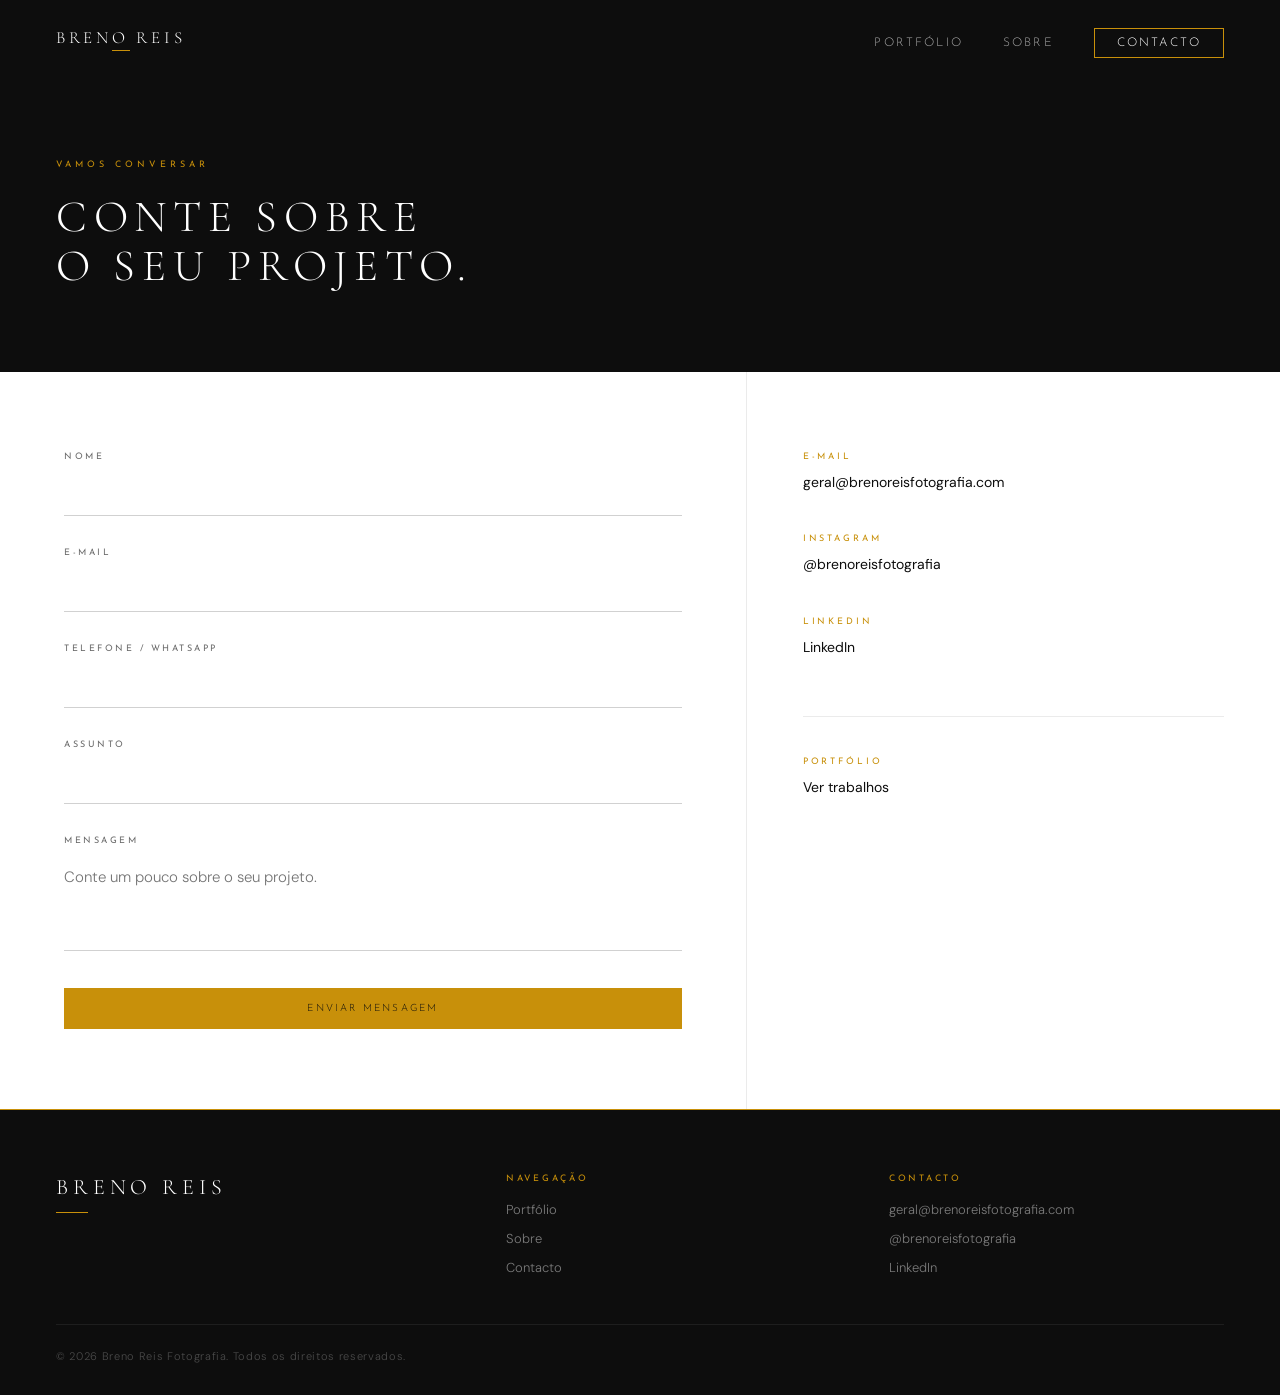
==== contato.html @ f147326f "Site Breno Reis Fotografia - versao inicial" ====
<!DOCTYPE html>
<html lang="pt-BR">
<head>
  <meta charset="UTF-8">
  <meta name="viewport" content="width=device-width, initial-scale=1.0">
  <title>Contacto — Breno Reis Fotografia</title>
  <meta name="description" content="Entre em contacto para saber mais sobre fotografia de produto e gastronomia.">
  <link rel="preconnect" href="https://fonts.googleapis.com">
  <link rel="preconnect" href="https://fonts.gstatic.com" crossorigin>
  <link href="https://fonts.googleapis.com/css2?family=Cormorant+Garamond:wght@300;400&family=Josefin+Sans:wght@200;300;400&family=DM+Sans:opsz,wght@9..40,300;9..40,400&display=swap" rel="stylesheet">
  <link rel="stylesheet" href="css/style.css">
</head>
<body>

  <nav class="nav" id="nav">
    <div class="nav-inner">
      <a href="index.html" class="nav-logo">
        <span class="nav-logo-name">Breno Reis</span>
        <span class="nav-logo-rule"></span>
      </a>
      <button class="nav-toggle" id="navToggle" aria-label="Abrir menu">
        <span></span><span></span><span></span>
      </button>
      <ul class="nav-links" id="navLinks">
        <li><a href="portfolio.html">Portfólio</a></li>
        <li><a href="sobre.html">Sobre</a></li>
        <li><a href="contato.html" class="nav-cta">Contacto</a></li>
      </ul>
    </div>
  </nav>

  <!-- HERO -->
  <section class="contato-hero">
    <p class="contato-eyebrow">Vamos conversar</p>
    <h1 class="contato-title">Conte sobre<br>o seu projeto.</h1>
  </section>

  <!-- FORMULÁRIO + INFO -->
  <div class="contato-body">

    <!-- FORMULÁRIO -->
    <div class="contato-form-col">
      <form id="contactForm" action="https://formspree.io/f/mykqdpza" method="POST">
        <div class="form-group">
          <label class="form-label" for="nome">Nome</label>
          <input class="form-input" type="text" id="nome" name="nome" required>
        </div>
        <div class="form-group">
          <label class="form-label" for="email">E-mail</label>
          <input class="form-input" type="email" id="email" name="email" required>
        </div>
        <div class="form-group">
          <label class="form-label" for="telefone">Telefone / WhatsApp</label>
          <input class="form-input" type="tel" id="telefone" name="telefone">
        </div>
        <div class="form-group">
          <label class="form-label" for="servico">Assunto</label>
          <select class="form-select" id="servico" name="servico" required>
            <option value="" disabled selected></option>
            <option value="produto">Fotografia de Produto</option>
            <option value="gastronomia">Fotografia de Gastronomia</option>
            <option value="direcao">Direção Criativa</option>
            <option value="outro">Outro</option>
          </select>
        </div>
        <div class="form-group">
          <label class="form-label" for="mensagem">Mensagem</label>
          <textarea class="form-textarea" id="mensagem" name="mensagem" placeholder="Conte um pouco sobre o seu projeto." required></textarea>
        </div>
        <button type="submit" class="btn btn-ouro" style="width:100%; justify-content:center;">Enviar mensagem</button>
      </form>

      <div id="formSuccess" class="form-success">
        <p class="form-success-title">Mensagem enviada.</p>
        <p class="form-success-text">Obrigado pelo contacto. Retorno em breve.</p>
      </div>
    </div>

    <!-- INFORMAÇÕES -->
    <div class="contato-info-col reveal">
      <div class="info-block">
        <div class="info-label">E-mail</div>
        <div class="info-value">
          <a href="mailto:geral@brenoreisfotografia.com">geral@brenoreisfotografia.com</a>
        </div>
      </div>
      <div class="info-block">
        <div class="info-label">Instagram</div>
        <div class="info-value">
          <a href="https://instagram.com/brenoreisfotografia" target="_blank" rel="noopener">@brenoreisfotografia</a>
        </div>
      </div>
      <div class="info-block">
        <div class="info-label">LinkedIn</div>
        <div class="info-value">
          <a href="https://www.linkedin.com/in/brenoreis" target="_blank" rel="noopener">LinkedIn</a>
        </div>
      </div>
      <div class="info-block" style="margin-top:56px; padding-top:40px; border-top:1px solid rgba(0,0,0,0.08);">
        <div class="info-label">Portfólio</div>
        <div class="info-value">
          <a href="portfolio.html">Ver trabalhos</a>
        </div>
      </div>
    </div>

  </div>

  <footer class="footer">
    <div class="footer-top">
      <div>
        <div class="footer-logo-name">Breno Reis</div>
        <div class="footer-logo-rule"></div>
      </div>
      <div>
        <div class="footer-col-title">Navegação</div>
        <div class="footer-col-links">
          <a href="portfolio.html">Portfólio</a>
          <a href="sobre.html">Sobre</a>
          <a href="contato.html">Contacto</a>
        </div>
      </div>
      <div>
        <div class="footer-col-title">Contacto</div>
        <div class="footer-col-links">
          <a href="mailto:geral@brenoreisfotografia.com">geral@brenoreisfotografia.com</a>
          <a href="https://instagram.com/brenoreisfotografia" target="_blank" rel="noopener">@brenoreisfotografia</a>
          <a href="https://www.linkedin.com/in/brenoreis" target="_blank" rel="noopener">LinkedIn</a>
        </div>
      </div>
    </div>
    <div class="footer-bottom">
      <span class="footer-copy">© 2026 Breno Reis Fotografia. Todos os direitos reservados.</span>
    </div>
  </footer>

  <script src="js/main.js"></script>
</body>
</html>
---- css/style.css ----
/* ============================================================
   BRENO REIS FOTOGRAFIA
   Paleta: #0D0D0D · #FFFFFF · #C8900A
   Fontes: Cormorant Garamond (logo) · Josefin Sans · DM Sans
   ============================================================ */

:root {
  --preto:  #0D0D0D;
  --branco: #FFFFFF;
  --ouro:   #C8900A;
  --cinza:  #6B6B6B;
  --bg-alt: #F5F5F5;
  --bg-dark2: #141414;
  --font-logo:    'Cormorant Garamond', serif;
  --font-display: 'Josefin Sans', sans-serif;
  --font-body:    'DM Sans', sans-serif;
}

/* RESET */
*, *::before, *::after { box-sizing: border-box; margin: 0; padding: 0; }
html { scroll-behavior: smooth; }
body { font-family: var(--font-body); font-weight: 300; background: var(--branco); color: var(--preto); overflow-x: hidden; }
img  { display: block; max-width: 100%; }
a    { text-decoration: none; color: inherit; }
ul   { list-style: none; }
button { cursor: pointer; border: none; background: none; font: inherit; }

/* ── NAV ────────────────────────────────────────── */
.nav {
  position: fixed; top: 0; left: 0; right: 0;
  z-index: 100; height: 80px;
  padding: 0 56px;
  display: flex; align-items: center;
  transition: background 0.4s, box-shadow 0.4s;
}
.nav.scrolled { background: var(--preto); box-shadow: 0 1px 0 rgba(255,255,255,0.06); }
.nav-inner { width: 100%; display: flex; align-items: center; justify-content: space-between; }

.nav-logo { display: flex; flex-direction: column; gap: 4px; }
.nav-logo-name {
  font-family: var(--font-logo); font-weight: 300;
  font-size: 17px; letter-spacing: 0.22em;
  text-transform: uppercase; color: var(--branco); line-height: 1;
}
.nav-logo-rule { height: 1px; background: var(--ouro); width: 18px; align-self: center; }

.nav-links { display: flex; align-items: center; gap: 40px; }
.nav-links a {
  font-family: var(--font-display); font-weight: 300;
  font-size: 12px; letter-spacing: 0.18em; text-transform: uppercase;
  color: rgba(255,255,255,0.65); transition: color 0.2s;
  position: relative;
}
.nav-links a:hover, .nav-links a.active { color: var(--branco); }
.nav-links a:not(.nav-cta)::after {
  content: ''; position: absolute; bottom: -5px; left: 0;
  width: 100%; height: 1px; background: var(--ouro);
  transform: scaleX(0); transform-origin: left;
  transition: transform 0.25s ease;
}
.nav-links a:not(.nav-cta):hover::after,
.nav-links a:not(.nav-cta).active::after { transform: scaleX(1); }
.nav-links .nav-cta {
  color: var(--ouro); border: 1px solid var(--ouro);
  padding: 8px 22px; transition: background 0.2s, color 0.2s;
}
.nav-links .nav-cta:hover { background: var(--ouro); color: var(--preto); }

.nav-toggle { display: none; flex-direction: column; gap: 5px; padding: 4px; }
.nav-toggle span { display: block; width: 24px; height: 1px; background: var(--branco); transition: transform 0.3s, opacity 0.3s; }
.nav-toggle.open span:nth-child(1) { transform: translateY(6px) rotate(45deg); }
.nav-toggle.open span:nth-child(2) { opacity: 0; }
.nav-toggle.open span:nth-child(3) { transform: translateY(-6px) rotate(-45deg); }

/* ── FOOTER ─────────────────────────────────────── */
.footer { background: var(--preto); padding: 64px 56px 32px; border-top: 1px solid var(--ouro); }
.footer-top { display: grid; grid-template-columns: 1.2fr 1fr 1fr; gap: 48px; padding-bottom: 48px; border-bottom: 1px solid rgba(255,255,255,0.07); }
.footer-logo-name { font-family: var(--font-logo); font-weight: 300; font-size: 22px; letter-spacing: 0.22em; text-transform: uppercase; color: var(--branco); }
.footer-logo-rule { width: 32px; height: 1px; background: var(--ouro); margin-top: 12px; }
.footer-col-title { font-family: var(--font-display); font-size: 9px; font-weight: 400; letter-spacing: 0.3em; text-transform: uppercase; color: var(--ouro); margin-bottom: 18px; }
.footer-col-links { display: flex; flex-direction: column; gap: 12px; }
.footer-col-links a { font-family: var(--font-body); font-weight: 300; font-size: 13px; color: rgba(255,255,255,0.45); transition: color 0.2s; }
.footer-col-links a:hover { color: var(--branco); }
.footer-bottom { display: flex; justify-content: space-between; align-items: center; padding-top: 24px; }
.footer-copy { font-family: var(--font-body); font-size: 11px; color: rgba(255,255,255,0.25); letter-spacing: 0.06em; }

/* ── BUTTONS ─────────────────────────────────────── */
.btn {
  display: inline-flex; align-items: center; gap: 10px;
  font-family: var(--font-display); font-weight: 300;
  font-size: 10px; letter-spacing: 0.22em; text-transform: uppercase;
  padding: 14px 36px; transition: all 0.25s; cursor: pointer;
}
.btn-ouro   { background: var(--ouro); color: var(--preto); border: 1px solid var(--ouro); }
.btn-ouro:hover { background: transparent; color: var(--ouro); }
.btn-outline-white { background: transparent; color: var(--branco); border: 1px solid rgba(255,255,255,0.5); }
.btn-outline-white:hover { background: var(--branco); color: var(--preto); border-color: var(--branco); }
.btn-outline-dark  { background: transparent; color: var(--preto); border: 1px solid rgba(0,0,0,0.3); }
.btn-outline-dark:hover  { background: var(--preto); color: var(--branco); border-color: var(--preto); }

/* ── SECTION BASE ────────────────────────────────── */
.section    { padding: 96px 56px; }
.section-sm { padding: 64px 56px; }

.section-label {
  font-family: var(--font-display); font-size: 9px; font-weight: 400;
  letter-spacing: 0.32em; text-transform: uppercase; color: var(--ouro);
  display: flex; align-items: center; gap: 16px; margin-bottom: 48px;
}
.section-label::after { content: ''; display: block; width: 32px; height: 1px; background: var(--ouro); }

.section-title { font-family: var(--font-display); font-weight: 300; font-size: clamp(24px, 3.5vw, 44px); letter-spacing: 0.1em; text-transform: uppercase; line-height: 1.25; }
.section-body  { font-family: var(--font-body); font-weight: 300; font-size: 15px; line-height: 1.85; color: var(--cinza); max-width: 560px; }

/* ── REVEAL ANIMATIONS ───────────────────────────── */
.reveal {
  opacity: 0; transform: translateY(36px);
  transition: opacity 0.75s ease, transform 0.75s ease;
}
.reveal.visible { opacity: 1; transform: translateY(0); }

.reveal-img {
  opacity: 0; transform: translateY(20px);
  transition: opacity 0.9s ease, transform 0.9s ease;
}
.reveal-img.visible { opacity: 1; transform: translateY(0); }

/* ── IMAGE PLACEHOLDERS ──────────────────────────── */
.ph { background: #131313; display: flex; align-items: center; justify-content: center; overflow: hidden; position: relative; width: 100%; }
.ph-label { font-family: var(--font-display); font-size: 8px; font-weight: 400; letter-spacing: 0.3em; text-transform: uppercase; color: #252525; }
.ratio-4-3  { aspect-ratio: 4/3; }
.ratio-3-4  { aspect-ratio: 3/4; }
.ratio-1-1  { aspect-ratio: 1; }
.ratio-16-9 { aspect-ratio: 16/9; }
.ratio-2-3  { aspect-ratio: 2/3; }

/* ════════════════════════════════════════════════════
   HOME
   ════════════════════════════════════════════════════ */

/* HOME SPLASH */
.home-page { overflow: hidden; }
.home-main {
  height: calc(100vh - 80px - 52px);
  background: var(--preto);
  display: flex; align-items: center; justify-content: center;
  text-align: center;
}
.home-center { display: flex; flex-direction: column; align-items: center; }
.home-contacts {
  display: flex; align-items: center; justify-content: center;
  gap: 20px; margin-top: 44px; flex-wrap: wrap;
}
.home-contacts { display: none; } /* contacts moved to footer */
.home-contacts-dot { display: none; }
.home-footer {
  background: var(--ouro);
  height: 52px; padding: 0 56px;
  display: flex; align-items: center; justify-content: space-between;
}
.home-footer-contacts { display: flex; align-items: center; gap: 20px; }
.home-footer-contacts a {
  font-family: var(--font-display); font-weight: 300;
  font-size: 12px; letter-spacing: 0.18em; text-transform: uppercase;
  color: var(--preto); transition: opacity 0.2s;
}
.home-footer-contacts a:hover { opacity: 0.6; }
.home-footer-contacts-dot { color: rgba(13,13,13,0.4); font-size: 12px; }
.home-footer-nav { display: flex; gap: 32px; }
.home-footer-nav a {
  font-family: var(--font-display); font-size: 12px; letter-spacing: 0.18em;
  text-transform: uppercase; color: var(--preto); transition: opacity 0.2s;
}
.home-footer-nav a:hover { opacity: 0.6; }

/* HERO (outras páginas) */
.hero {
  min-height: 100vh; background: var(--preto);
  display: flex; flex-direction: column;
  align-items: center; justify-content: center;
  padding: 100px 48px 80px; text-align: center; position: relative;
}
.hero-eyebrow { font-family: var(--font-display); font-weight: 300; font-size: 16px; letter-spacing: 0.35em; text-transform: uppercase; color: var(--ouro); margin-bottom: 40px; }
.hero-name { font-family: var(--font-logo); font-weight: 300; font-size: clamp(48px, 9vw, 116px); letter-spacing: 0.28em; text-transform: uppercase; color: var(--branco); line-height: 1; }
.hero-rule { width: 48px; height: 1px; background: var(--ouro); margin: 28px auto; }
.hero-sub { font-family: var(--font-display); font-weight: 200; font-size: 16px; letter-spacing: 0.45em; text-transform: uppercase; color: var(--ouro); margin-bottom: 52px; }
.hero-tagline { font-family: var(--font-display); font-weight: 300; font-size: clamp(14px, 2vw, 21px); letter-spacing: 0.06em; text-transform: uppercase; color: rgba(255,255,255,0.6); max-width: 560px; line-height: 1.6; margin-bottom: 48px; }

.hero-scroll { position: absolute; bottom: 40px; left: 50%; transform: translateX(-50%); display: flex; flex-direction: column; align-items: center; gap: 12px; font-family: var(--font-display); font-size: 8px; letter-spacing: 0.3em; text-transform: uppercase; color: rgba(255,255,255,0.25); }
.hero-scroll-line { width: 1px; height: 48px; background: linear-gradient(to bottom, var(--ouro), transparent); animation: scrollAnim 2s ease infinite; }
@keyframes scrollAnim { 0%,100%{ opacity:0.3; transform:scaleY(0.5); } 50%{ opacity:1; transform:scaleY(1); } }

/* Especialidades */
.especialidades { display: grid; grid-template-columns: repeat(3, 1fr); }
.esp-card { padding: 56px 48px; border: 1px solid rgba(0,0,0,0.07); transition: background 0.2s; }
.esp-card:hover { background: #FAFAFA; }
.esp-number { font-family: var(--font-logo); font-size: 28px; font-weight: 300; color: var(--ouro); opacity: 0.5; margin-bottom: 28px; letter-spacing: 0.05em; }
.esp-title  { font-family: var(--font-display); font-weight: 300; font-size: 13px; letter-spacing: 0.18em; text-transform: uppercase; color: var(--preto); margin-bottom: 16px; }
.esp-text   { font-family: var(--font-body); font-weight: 300; font-size: 14px; line-height: 1.8; color: var(--cinza); }

/* Portfolio preview grid */
.portfolio-grid-preview { display: grid; grid-template-columns: repeat(3, 1fr); gap: 4px; }
.portfolio-item { overflow: hidden; position: relative; }
.portfolio-item .ph { transition: transform 0.55s ease; }
.portfolio-item:hover .ph { transform: scale(1.04); }
.portfolio-item-overlay { position: absolute; inset: 0; background: rgba(13,13,13,0.6); display: flex; align-items: flex-end; padding: 24px; opacity: 0; transition: opacity 0.3s; }
.portfolio-item:hover .portfolio-item-overlay { opacity: 1; }
.portfolio-item-cat { font-family: var(--font-display); font-size: 9px; font-weight: 400; letter-spacing: 0.28em; text-transform: uppercase; color: var(--ouro); }

/* Sobre teaser */
.sobre-teaser { display: grid; grid-template-columns: 1fr 1fr; gap: 80px; align-items: center; }
.sobre-teaser-img { position: relative; }
.sobre-teaser-accent { position: absolute; top: -14px; left: -14px; right: 14px; bottom: 14px; border: 1px solid var(--ouro); z-index: -1; pointer-events: none; }

/* CTA Banner */
.cta-banner { background: var(--preto); padding: 100px 56px; text-align: center; }
.cta-banner-title { font-family: var(--font-logo); font-weight: 300; font-size: clamp(28px, 4.5vw, 60px); letter-spacing: 0.1em; text-transform: uppercase; color: var(--branco); margin-bottom: 12px; }
.cta-banner-sub { font-family: var(--font-display); font-weight: 300; font-size: 11px; letter-spacing: 0.22em; text-transform: uppercase; color: rgba(255,255,255,0.4); margin-bottom: 40px; }

/* ════════════════════════════════════════════════════
   PORTFOLIO PAGE
   ════════════════════════════════════════════════════ */

.portfolio-hero { background: var(--preto); padding: 120px 56px 40px; text-align: center; }
.portfolio-hero-title { font-family: var(--font-logo); font-weight: 300; font-size: clamp(22px, 3.5vw, 44px); letter-spacing: 0.28em; text-transform: uppercase; color: var(--branco); }
.portfolio-hero-rule { width: 40px; height: 1px; background: var(--ouro); margin: 24px auto; }
.portfolio-hero-sub { font-family: var(--font-display); font-weight: 300; font-size: 10px; letter-spacing: 0.4em; text-transform: uppercase; color: rgba(255,255,255,0.4); }

.portfolio-filter { padding: 32px 56px; display: flex; align-items: center; gap: 8px; border-bottom: 1px solid rgba(0,0,0,0.08); flex-wrap: wrap; }
.filter-btn { font-family: var(--font-display); font-size: 10px; font-weight: 300; letter-spacing: 0.2em; text-transform: uppercase; padding: 8px 20px; border: 1px solid rgba(0,0,0,0.15); color: var(--cinza); transition: all 0.2s; background: none; cursor: pointer; }
.filter-btn:hover { border-color: var(--preto); color: var(--preto); }
.filter-btn.active { background: var(--preto); color: var(--branco); border-color: var(--preto); }

.portfolio-grid { columns: 3; column-gap: 4px; padding: 4px; }
.portfolio-grid-item { break-inside: avoid; margin-bottom: 4px; overflow: hidden; position: relative; cursor: zoom-in; }
.portfolio-grid-item img {
  width: 100%; height: auto; display: block; transition: transform 0.55s ease;
  pointer-events: none; -webkit-user-drag: none; -webkit-touch-callout: none;
  user-select: none;
}
.portfolio-grid-item:hover img { transform: scale(1.04); }

/* LIGHTBOX */
.lightbox {
  position: fixed; inset: 0; background: rgba(13,13,13,0.97);
  display: none; align-items: center; justify-content: center;
  z-index: 1000; padding: 64px;
}
.lightbox.open { display: flex; }
.lightbox-img {
  max-width: 100%; max-height: 100%; object-fit: contain;
  pointer-events: none; -webkit-user-drag: none; -webkit-touch-callout: none;
  user-select: none;
}
.lightbox-close, .lightbox-prev, .lightbox-next {
  position: absolute; background: none; border: none; cursor: pointer;
  color: rgba(255,255,255,0.55); transition: color 0.2s; line-height: 1;
}
.lightbox-close:hover, .lightbox-prev:hover, .lightbox-next:hover { color: var(--ouro); }
.lightbox-close { top: 24px; right: 32px; font-size: 32px; font-weight: 300; }
.lightbox-prev, .lightbox-next { top: 50%; transform: translateY(-50%); font-size: 40px; padding: 12px; }
.lightbox-prev { left: 12px; }
.lightbox-next { right: 12px; }
.lightbox-counter {
  position: absolute; bottom: 24px; left: 50%; transform: translateX(-50%);
  font-family: var(--font-display); font-size: 10px; letter-spacing: 0.2em;
  color: rgba(255,255,255,0.4);
}

/* AVISO DE DIREITOS RESERVADOS (clique direito) */
.copyright-toast {
  position: fixed; z-index: 2000;
  background: var(--preto); color: var(--branco);
  border: 1px solid var(--ouro);
  font-family: var(--font-display); font-weight: 300;
  font-size: 10px; letter-spacing: 0.18em; text-transform: uppercase;
  padding: 10px 18px; pointer-events: none;
  opacity: 0; transition: opacity 0.2s ease;
}
.copyright-toast.show { opacity: 1; }
@media (max-width: 640px) {
  .lightbox { padding: 24px; }
  .lightbox-prev { left: 4px; } .lightbox-next { right: 4px; }
  .lightbox-prev, .lightbox-next { font-size: 28px; padding: 8px; }
}

/* ════════════════════════════════════════════════════
   SOBRE PAGE
   ════════════════════════════════════════════════════ */

.sobre-hero {
  display: grid; grid-template-columns: 1fr 1fr; grid-template-rows: 1fr;
  align-items: stretch; background: var(--preto);
  margin-top: 80px; height: calc(100vh - 80px);
}
.sobre-hero-bio { margin-top: 22px; font-family: var(--font-body); font-weight: 300; font-size: 19px; line-height: 1.7; color: rgba(255,255,255,0.5); max-width: none; }
.sobre-hero-bio p { margin-bottom: 14px; }
.sobre-hero-bio p:last-child { margin-bottom: 0; }
.sobre-hero-bio .sobre-hero-lead { color: var(--branco); font-weight: 400; font-size: 20px; }
.sobre-hero-cta { margin-top: 28px; }
.sobre-hero-cta-text { font-family: var(--font-display); font-weight: 300; font-size: 16px; letter-spacing: 0.06em; color: var(--branco); margin-bottom: 20px; }
.sobre-hero-img { overflow: hidden; min-height: 0; margin: 0 0 40px 0; }
.sobre-hero-img .ph { height: 100%; min-height: 560px; }
.sobre-hero-img img {
  width: 100%; height: 100%; object-fit: contain;
  pointer-events: none; -webkit-user-drag: none; -webkit-touch-callout: none; user-select: none;
}
.sobre-hero-content { background: var(--preto); padding: 40px 56px; display: flex; flex-direction: column; justify-content: center; min-height: 0; overflow-y: auto; }
.sobre-eyebrow  { font-family: var(--font-display); font-size: 9px; font-weight: 400; letter-spacing: 0.38em; text-transform: uppercase; color: var(--ouro); margin-bottom: 32px; }
.sobre-hero-name { font-family: var(--font-logo); font-weight: 300; font-size: clamp(32px, 4vw, 52px); letter-spacing: 0.2em; text-transform: uppercase; color: var(--branco); line-height: 1.1; }
.sobre-hero-rule { width: 40px; height: 1px; background: var(--ouro); margin: 22px 0; }
.sobre-hero-role { font-family: var(--font-display); font-weight: 300; font-size: 11px; letter-spacing: 0.28em; text-transform: uppercase; color: rgba(255,255,255,0.4); }

/* Numbers */
.numbers-row { display: grid; grid-template-columns: repeat(3, 1fr); border-top: 1px solid rgba(0,0,0,0.1); border-bottom: 1px solid rgba(0,0,0,0.1); }
.number-item { padding: 52px 48px; text-align: center; border-right: 1px solid rgba(0,0,0,0.1); }
.number-item:last-child { border-right: none; }
.number-value { font-family: var(--font-logo); font-weight: 300; font-size: 60px; letter-spacing: 0.04em; color: var(--preto); line-height: 1; }
.number-label { font-family: var(--font-display); font-size: 9px; font-weight: 400; letter-spacing: 0.28em; text-transform: uppercase; color: var(--cinza); margin-top: 14px; }

/* Diferenciais */
.diferenciais { display: grid; grid-template-columns: repeat(2, 1fr); gap: 2px; }
.dif-item { padding: 52px 48px; background: var(--bg-alt); transition: background 0.2s; }
.dif-item:hover { background: #ECECEC; }
.dif-num   { font-family: var(--font-logo); font-size: 22px; color: var(--ouro); margin-bottom: 18px; letter-spacing: 0.05em; }
.dif-title { font-family: var(--font-display); font-weight: 300; font-size: 12px; letter-spacing: 0.18em; text-transform: uppercase; color: var(--preto); margin-bottom: 14px; }
.dif-text  { font-family: var(--font-body); font-weight: 300; font-size: 14px; line-height: 1.8; color: var(--cinza); }

/* ════════════════════════════════════════════════════
   MENTORIA PAGE
   ════════════════════════════════════════════════════ */

.mentoria-hero { background: var(--preto); padding: 160px 56px 100px; text-align: center; }
.mentoria-eyebrow { font-family: var(--font-display); font-size: 9px; font-weight: 400; letter-spacing: 0.45em; text-transform: uppercase; color: var(--ouro); margin-bottom: 32px; }
.mentoria-title { font-family: var(--font-logo); font-weight: 300; font-size: clamp(36px, 6vw, 80px); letter-spacing: 0.18em; text-transform: uppercase; color: var(--branco); line-height: 1.1; max-width: 800px; margin: 0 auto; }
.mentoria-rule  { width: 40px; height: 1px; background: var(--ouro); margin: 28px auto; }
.mentoria-sub   { font-family: var(--font-display); font-weight: 300; font-size: 12px; letter-spacing: 0.18em; text-transform: uppercase; color: rgba(255,255,255,0.4); max-width: 480px; margin: 0 auto; line-height: 1.8; }

/* Para quem */
.pq-grid { display: grid; grid-template-columns: 1fr 1fr; gap: 2px; }
.pq-item { padding: 48px; border: 1px solid rgba(0,0,0,0.07); display: flex; gap: 22px; transition: background 0.2s; }
.pq-item:hover { background: #FAFAFA; }
.pq-check { width: 18px; height: 18px; border: 1px solid var(--ouro); display: flex; align-items: center; justify-content: center; flex-shrink: 0; margin-top: 3px; }
.pq-check::after { content: ''; width: 7px; height: 7px; background: var(--ouro); display: block; }
.pq-title { font-family: var(--font-display); font-weight: 300; font-size: 12px; letter-spacing: 0.15em; text-transform: uppercase; color: var(--preto); margin-bottom: 10px; }
.pq-text  { font-family: var(--font-body); font-weight: 300; font-size: 14px; line-height: 1.8; color: var(--cinza); }

/* Como funciona */
.passos { display: grid; grid-template-columns: repeat(3, 1fr); gap: 40px; counter-reset: steps; }
.passo { padding-top: 24px; border-top: 1px solid rgba(0,0,0,0.1); position: relative; counter-increment: steps; }
.passo-num { font-family: var(--font-logo); font-size: 48px; font-weight: 300; color: var(--ouro); opacity: 0.35; line-height: 1; margin-bottom: 20px; }
.passo-title { font-family: var(--font-display); font-weight: 300; font-size: 12px; letter-spacing: 0.18em; text-transform: uppercase; color: var(--preto); margin-bottom: 14px; }
.passo-text  { font-family: var(--font-body); font-weight: 300; font-size: 14px; line-height: 1.8; color: var(--cinza); }

/* ════════════════════════════════════════════════════
   CONTATO PAGE
   ════════════════════════════════════════════════════ */

.contato-hero { background: var(--preto); padding: 160px 56px 80px; }
.contato-eyebrow { font-family: var(--font-display); font-size: 9px; font-weight: 400; letter-spacing: 0.45em; text-transform: uppercase; color: var(--ouro); margin-bottom: 24px; }
.contato-title   { font-family: var(--font-logo); font-weight: 300; font-size: clamp(24px, 3.5vw, 48px); letter-spacing: 0.15em; text-transform: uppercase; color: var(--branco); line-height: 1.1; }
.contato-sub     { font-family: var(--font-body); font-weight: 300; font-size: 15px; line-height: 1.85; color: rgba(255,255,255,0.4); margin-top: 20px; max-width: 480px; }

.contato-body { display: grid; grid-template-columns: 1.4fr 1fr; }
.contato-form-col { padding: 80px 64px; border-right: 1px solid rgba(0,0,0,0.08); }
.contato-info-col { padding: 80px 56px; }

.form-group { margin-bottom: 32px; }
.form-label { font-family: var(--font-display); font-size: 9px; font-weight: 400; letter-spacing: 0.28em; text-transform: uppercase; color: var(--cinza); display: block; margin-bottom: 10px; }
.form-input, .form-select, .form-textarea {
  width: 100%; background: transparent; border: none; border-bottom: 1px solid rgba(0,0,0,0.18);
  padding: 12px 0; font-family: var(--font-body); font-weight: 300; font-size: 15px;
  color: var(--preto); outline: none; transition: border-color 0.25s; appearance: none;
}
.form-input:focus, .form-select:focus, .form-textarea:focus { border-bottom-color: var(--ouro); }
.form-textarea { resize: none; height: 96px; }
.form-select { cursor: pointer; }

.form-success { display: none; padding: 40px 0; }
.form-success.show { display: block; }
.form-success-title { font-family: var(--font-logo); font-size: 32px; letter-spacing: 0.1em; text-transform: uppercase; color: var(--preto); margin-bottom: 12px; }
.form-success-text  { font-family: var(--font-body); font-weight: 300; font-size: 15px; color: var(--cinza); line-height: 1.8; }

.info-block { margin-bottom: 40px; }
.info-label { font-family: var(--font-display); font-size: 9px; font-weight: 400; letter-spacing: 0.32em; text-transform: uppercase; color: var(--ouro); margin-bottom: 10px; }
.info-value { font-family: var(--font-body); font-weight: 300; font-size: 14px; color: var(--cinza); line-height: 1.7; }
.info-value a { color: var(--preto); font-weight: 400; transition: color 0.2s; }
.info-value a:hover { color: var(--ouro); }

/* ════════════════════════════════════════════════════
   RESPONSIVE
   ════════════════════════════════════════════════════ */
@media (max-width: 1024px) {
  .nav { padding: 0 32px; }
  .section { padding: 72px 32px; }
  .section-sm { padding: 48px 32px; }
  .footer { padding: 56px 32px 28px; }
  .footer-top { grid-template-columns: 1fr 1fr; }
  .especialidades { grid-template-columns: 1fr; }
  .portfolio-grid-preview { grid-template-columns: repeat(2, 1fr); }
  .portfolio-grid { columns: 2; }
  .sobre-teaser { grid-template-columns: 1fr; gap: 48px; }
  .sobre-hero { grid-template-columns: 1fr; height: auto; }
  .sobre-hero-img { display: none; }
  .sobre-hero-content { padding: 120px 48px 72px; overflow-y: visible; }
  .numbers-row { grid-template-columns: 1fr 1fr; }
  .numbers-row .number-item:nth-child(3) { border-right: none; grid-column: 1/-1; border-top: 1px solid rgba(0,0,0,0.1); }
  .diferenciais { grid-template-columns: 1fr; }
  .pq-grid { grid-template-columns: 1fr; }
  .passos { grid-template-columns: 1fr 1fr; gap: 32px; }
  .contato-body { grid-template-columns: 1fr; }
  .contato-form-col { border-right: none; border-bottom: 1px solid rgba(0,0,0,0.08); padding: 64px 48px; }
  .contato-info-col { padding: 64px 48px; }
  .portfolio-filter, .portfolio-hero, .mentoria-hero, .contato-hero, .cta-banner { padding-left: 32px; padding-right: 32px; }
  .home-footer { height: auto; min-height: 52px; flex-wrap: wrap; row-gap: 10px; padding: 14px 32px; }
  .home-main { height: auto; min-height: calc(100vh - 80px - 90px); padding: 56px 32px; }
}

@media (max-width: 768px) {
  .nav { padding: 0 20px; }
  .nav-links {
    position: fixed; top: 72px; left: 0; right: 0;
    background: var(--preto); flex-direction: column;
    padding: 32px 24px; gap: 28px;
    transform: translateY(-110%); opacity: 0; pointer-events: none;
    transition: transform 0.35s ease, opacity 0.35s ease;
  }
  .nav-links.open { transform: translateY(0); opacity: 1; pointer-events: all; }
  .nav-toggle { display: flex; }
  .section { padding: 56px 20px; }
  .section-sm { padding: 40px 20px; }
  .footer { padding: 48px 20px 24px; }
  .footer-top { grid-template-columns: 1fr; gap: 32px; }
  .portfolio-grid-preview { grid-template-columns: 1fr; }
  .portfolio-grid { columns: 1; }
  .portfolio-filter { padding: 24px 20px; gap: 6px; }
  .portfolio-hero { padding: 120px 20px 56px; }
  .hero-name { letter-spacing: 0.15em; }
  .sobre-hero-content { padding: 100px 20px 56px; }
  .mentoria-hero { padding: 120px 20px 72px; }
  .contato-hero { padding: 120px 20px 56px; }
  .contato-form-col, .contato-info-col { padding: 48px 20px; }
  .numbers-row { grid-template-columns: 1fr; }
  .numbers-row .number-item { border-right: none; border-bottom: 1px solid rgba(0,0,0,0.1); }
  .numbers-row .number-item:last-child { border-bottom: none; }
  .passos { grid-template-columns: 1fr; }
  .cta-banner { padding: 72px 20px; }
  .sobre-teaser-accent { display: none; }
  .home-page { overflow: auto; }
  .home-main { padding: 48px 24px; }
  .hero-eyebrow { font-size: 12px; letter-spacing: 0.22em; }
  .home-footer { flex-direction: column; align-items: center; text-align: center; gap: 14px; padding: 18px 20px; }
  .home-footer-contacts { flex-wrap: wrap; justify-content: center; row-gap: 8px; }
  .home-footer-contacts a, .home-footer-nav a { font-size: 9.5px; }
  .home-footer-nav { gap: 16px; flex-wrap: wrap; justify-content: center; }
}

@media (max-width: 420px) {
  .home-footer-contacts-dot { display: none; }
}
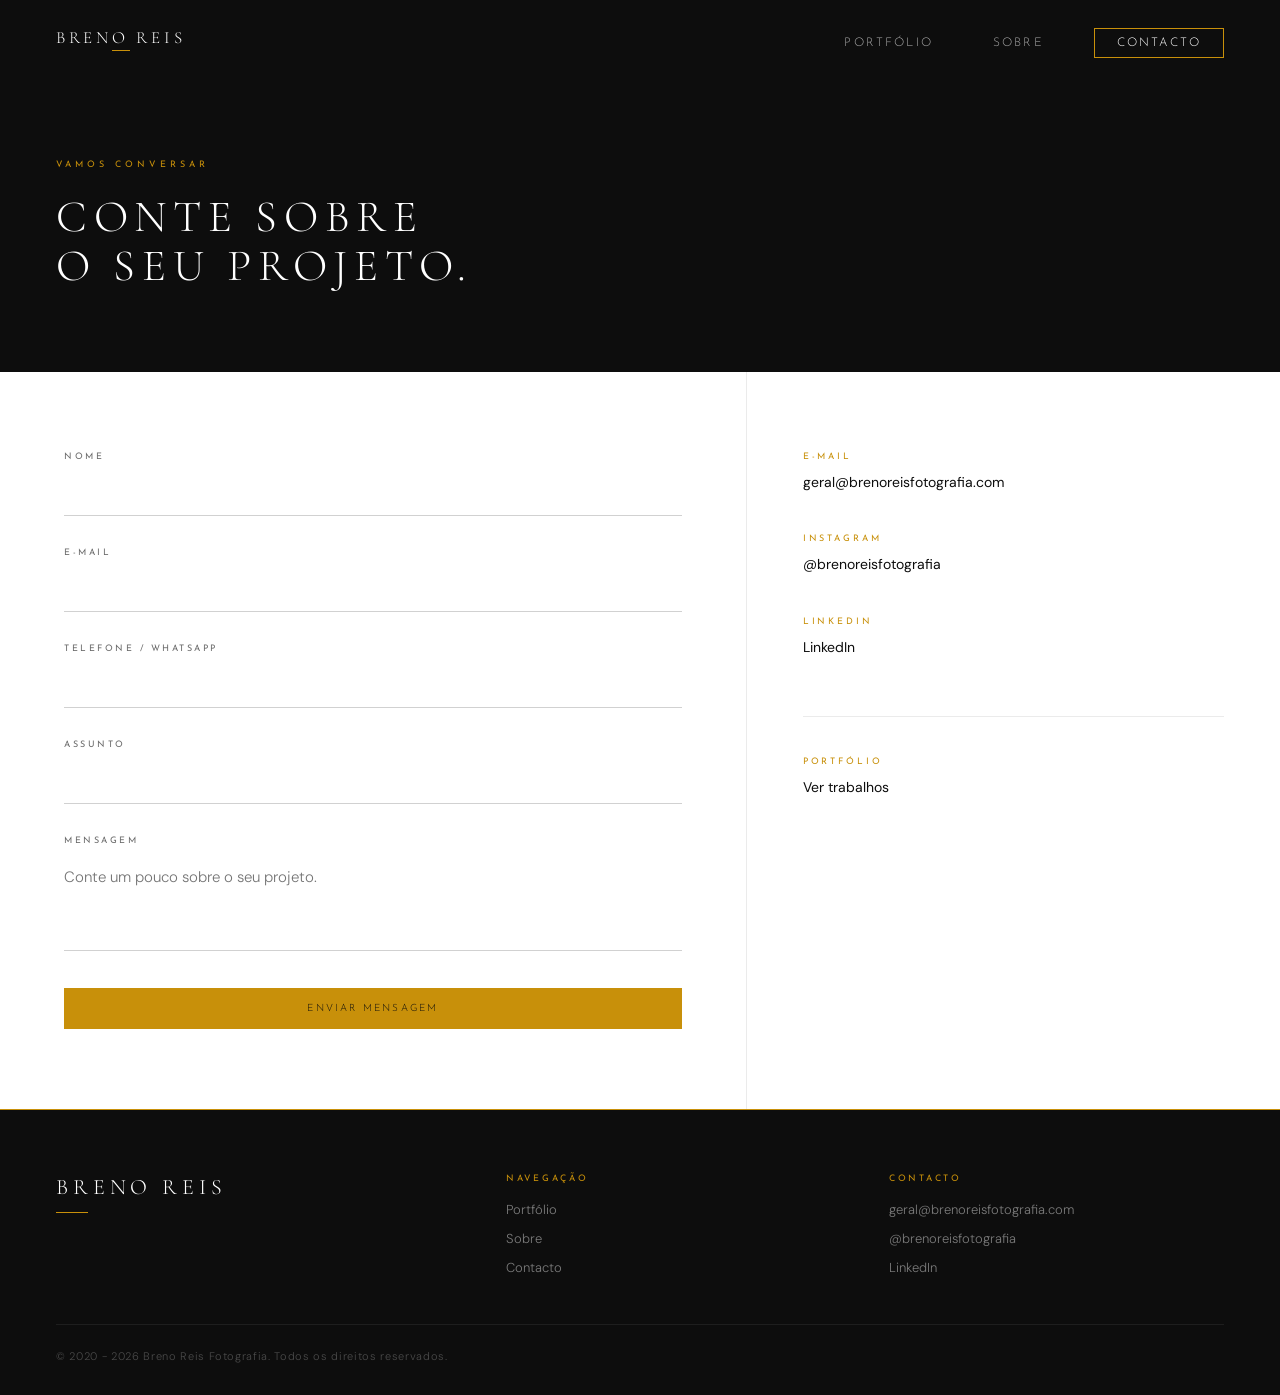
==== commit e68d000d: "Ajustes visuais e UX: 9 melhorias no site - Fundo preto na home (elimina faixa branca abaixo do foot" ====
--- a/contato.html
+++ b/contato.html
@@ -93,7 +93,7 @@
       <div class="info-block">
         <div class="info-label">LinkedIn</div>
         <div class="info-value">
-          <a href="https://www.linkedin.com/in/brenoreis" target="_blank" rel="noopener">LinkedIn</a>
+          <a href="https://www.linkedin.com/in/breno-reis-803a252b6/" target="_blank" rel="noopener">LinkedIn</a>
         </div>
       </div>
       <div class="info-block" style="margin-top:56px; padding-top:40px; border-top:1px solid rgba(0,0,0,0.08);">
@@ -125,12 +125,12 @@
         <div class="footer-col-links">
           <a href="mailto:geral@brenoreisfotografia.com">geral@brenoreisfotografia.com</a>
           <a href="https://instagram.com/brenoreisfotografia" target="_blank" rel="noopener">@brenoreisfotografia</a>
-          <a href="https://www.linkedin.com/in/brenoreis" target="_blank" rel="noopener">LinkedIn</a>
+          <a href="https://www.linkedin.com/in/breno-reis-803a252b6/" target="_blank" rel="noopener">LinkedIn</a>
         </div>
       </div>
     </div>
     <div class="footer-bottom">
-      <span class="footer-copy">© 2026 Breno Reis Fotografia. Todos os direitos reservados.</span>
+      <span class="footer-copy">© 2020 - 2026 Breno Reis Fotografia. Todos os direitos reservados.</span>
     </div>
   </footer>
 
--- a/css/style.css
+++ b/css/style.css
@@ -31,9 +31,10 @@
   z-index: 100; height: 80px;
   padding: 0 56px;
   display: flex; align-items: center;
-  transition: background 0.4s, box-shadow 0.4s;
+  transition: background 0.4s, box-shadow 0.4s, transform 0.45s ease, opacity 0.45s ease;
 }
 .nav.scrolled { background: var(--preto); box-shadow: 0 1px 0 rgba(255,255,255,0.06); }
+.nav.hidden { transform: translateY(-100%); opacity: 0; }
 .nav-inner { width: 100%; display: flex; align-items: center; justify-content: space-between; }
 
 .nav-logo { display: flex; flex-direction: column; gap: 4px; }
@@ -51,10 +52,11 @@
   color: rgba(255,255,255,0.65); transition: color 0.2s;
   position: relative;
 }
+.nav-links a:not(.nav-cta) { padding: 6px 10px; }
 .nav-links a:hover, .nav-links a.active { color: var(--branco); }
 .nav-links a:not(.nav-cta)::after {
-  content: ''; position: absolute; bottom: -5px; left: 0;
-  width: 100%; height: 1px; background: var(--ouro);
+  content: ''; position: absolute; bottom: 1px; left: 10px;
+  width: calc(100% - 20px); height: 1px; background: var(--ouro);
   transform: scaleX(0); transform-origin: left;
   transition: transform 0.25s ease;
 }
@@ -140,6 +142,7 @@
 
 /* HOME SPLASH */
 .home-page { overflow: hidden; }
+body.home-page { background: var(--preto); }
 .home-main {
   height: calc(100vh - 80px - 52px);
   background: var(--preto);
@@ -231,7 +234,7 @@
 .filter-btn:hover { border-color: var(--preto); color: var(--preto); }
 .filter-btn.active { background: var(--preto); color: var(--branco); border-color: var(--preto); }
 
-.portfolio-grid { columns: 3; column-gap: 4px; padding: 4px; }
+.portfolio-grid { columns: 5; column-gap: 4px; padding: 4px; }
 .portfolio-grid-item { break-inside: avoid; margin-bottom: 4px; overflow: hidden; position: relative; cursor: zoom-in; }
 .portfolio-grid-item img {
   width: 100%; height: auto; display: block; transition: transform 0.55s ease;
@@ -376,6 +379,10 @@
 .form-textarea { resize: none; height: 96px; }
 .form-select { cursor: pointer; }
 
+.form-input.error { border-bottom-color: #e03030; }
+.form-error { display: none; font-family: var(--font-body); font-weight: 300; font-size: 11px; color: #e03030; margin-top: 6px; letter-spacing: 0.02em; }
+.form-error.show { display: block; }
+
 .form-success { display: none; padding: 40px 0; }
 .form-success.show { display: block; }
 .form-success-title { font-family: var(--font-logo); font-size: 32px; letter-spacing: 0.1em; text-transform: uppercase; color: var(--preto); margin-bottom: 12px; }
@@ -398,7 +405,7 @@
   .footer-top { grid-template-columns: 1fr 1fr; }
   .especialidades { grid-template-columns: 1fr; }
   .portfolio-grid-preview { grid-template-columns: repeat(2, 1fr); }
-  .portfolio-grid { columns: 2; }
+  .portfolio-grid { columns: 3; }
   .sobre-teaser { grid-template-columns: 1fr; gap: 48px; }
   .sobre-hero { grid-template-columns: 1fr; height: auto; }
   .sobre-hero-img { display: none; }
@@ -432,7 +439,7 @@
   .footer { padding: 48px 20px 24px; }
   .footer-top { grid-template-columns: 1fr; gap: 32px; }
   .portfolio-grid-preview { grid-template-columns: 1fr; }
-  .portfolio-grid { columns: 1; }
+  .portfolio-grid { columns: 2; }
   .portfolio-filter { padding: 24px 20px; gap: 6px; }
   .portfolio-hero { padding: 120px 20px 56px; }
   .hero-name { letter-spacing: 0.15em; }
